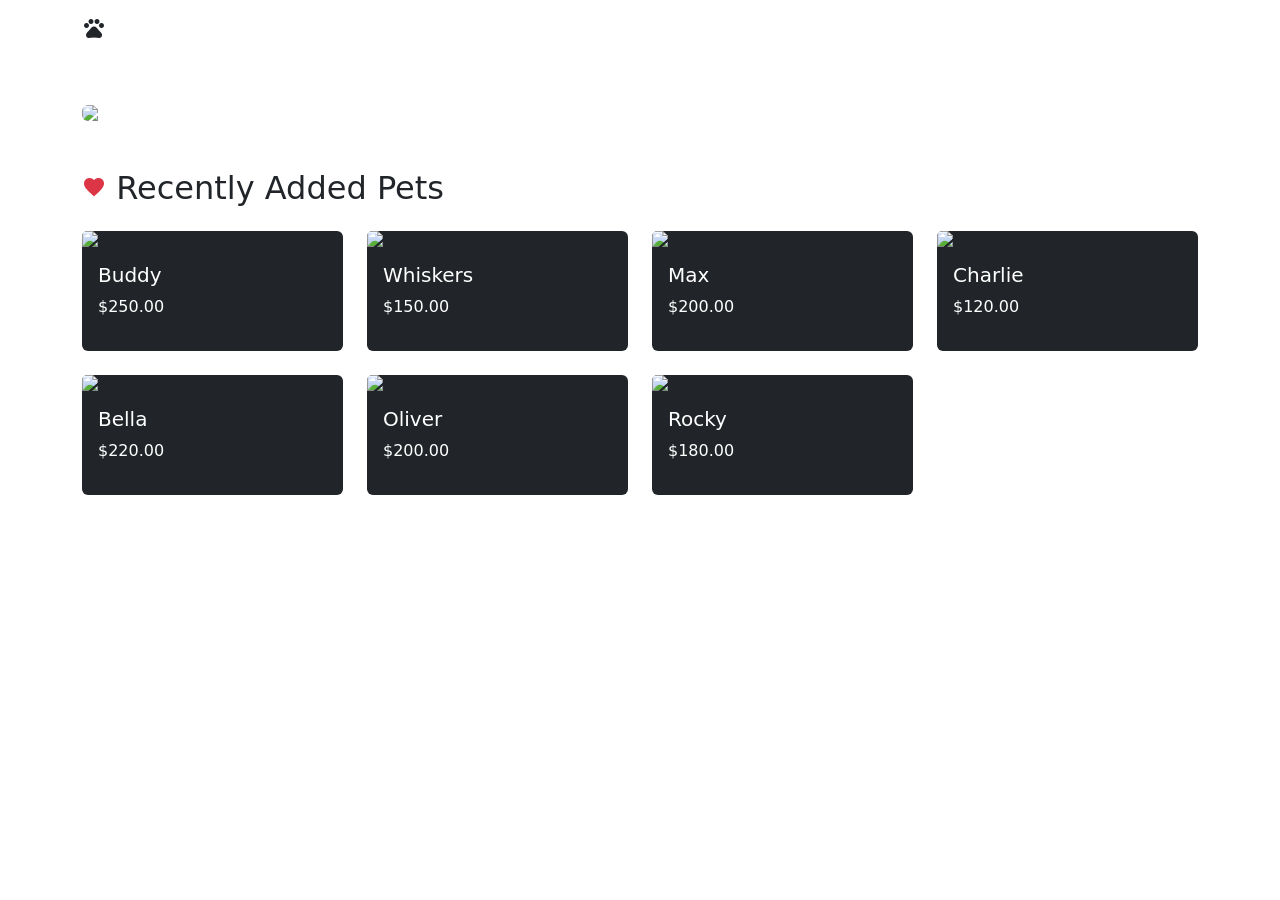
==== a1/index.html @ 0092ea5b "Add files via upload" ====
<!DOCTYPE html>
<html lang="en">
<head>
  <meta charset="UTF-8">
  <meta name="viewport" content="width=device-width, initial-scale=1.0">
  <title>PetConnect</title>

  <!-- Bootstrap -->
  <link href="https://cdn.jsdelivr.net/npm/bootstrap@5.3.0/dist/css/bootstrap.min.css" rel="stylesheet">

  <!-- Google Fonts -->
  <link href="https://fonts.googleapis.com/css2?family=Poppins:wght@400;600;700&family=Inter:wght@400;500;600&display=swap" rel="stylesheet">

  <!-- Material Icons -->
  <link href="https://fonts.googleapis.com/icon?family=Material+Icons" rel="stylesheet">

  <!-- Custom CSS -->
  <link rel="stylesheet" href="assets/css/styles.css">
</head>

<body>

<!-- HEADER -->
<header>
  <nav class="navbar navbar-expand-lg navbar-dark">
    <div class="container">

      <!-- Logo -->
      <span class="material-icons">pets</span>
      <a class="navbar-brand ms-2" href="index.html">PetConnect</a>

      <!-- Toggle Button (Mobile) -->
      <button class="navbar-toggler" type="button" data-bs-toggle="collapse" data-bs-target="#navbarNav">
        <span class="navbar-toggler-icon"></span>
      </button>

      <!-- Links -->
      <div class="collapse navbar-collapse justify-content-end" id="navbarNav">
        <ul class="navbar-nav">

          <li class="nav-item">
            <a class="nav-link" href="index.html">
              <span class="material-icons align-middle">home</span> Home
            </a>
          </li>

          <li class="nav-item">
            <a class="nav-link" href="pets.html">
              <span class="material-icons align-middle">list</span> Browse Pets
            </a>
          </li>

          <li class="nav-item">
            <a class="nav-link" href="gallery.html">
              <span class="material-icons align-middle">photo</span> Gallery
            </a>
          </li>

          <li class="nav-item">
            <a class="nav-link" href="add.html">
              <span class="material-icons align-middle">add_circle</span> Add Pet
            </a>
          </li>

        </ul>
      </div>

    </div>
  </nav>
</header>

<main class="container my-5">

  <!-- CAROUSEL -->
  <div id="petCarousel" class="carousel slide mb-5" data-bs-ride="carousel">
    <div class="carousel-inner">

      <div class="carousel-item active">
        <img src="assets/images/pets/dog1.jpg" class="d-block w-100 rounded">
        <div class="carousel-caption">
          <h3>Buddy</h3>
        </div>
      </div>

      <div class="carousel-item">
        <img src="assets/images/pets/cat1.jpg" class="d-block w-100 rounded">
        <div class="carousel-caption">
          <h3>Whiskers</h3>
        </div>
      </div>

      <div class="carousel-item">
        <img src="assets/images/pets/dog2.jpg" class="d-block w-100 rounded">
        <div class="carousel-caption">
          <h3>Max</h3>
        </div>
      </div>

      <div class="carousel-item">
        <img src="assets/images/pets/bird.jpg" class="d-block w-100 rounded">
        <div class="carousel-caption">
          <h3>Charlie</h3>
        </div>
      </div>

    </div>

    <!-- Controls -->
    <button class="carousel-control-prev" type="button" data-bs-target="#petCarousel" data-bs-slide="prev">
      <span class="carousel-control-prev-icon"></span>
    </button>

    <button class="carousel-control-next" type="button" data-bs-target="#petCarousel" data-bs-slide="next">
      <span class="carousel-control-next-icon"></span>
    </button>
  </div>

  <!-- SECTION TITLE -->
  <h2 class="mb-4">
    <span class="material-icons text-danger">favorite</span>
    Recently Added Pets
  </h2>

  <!-- CARDS -->
  <div class="row g-4">

    <div class="col-md-3">
      <div class="card bg-dark text-white border-0">
        <img src="assets/images/pets/dog1.jpg" class="card-img-top">
        <div class="card-body">
          <h5>Buddy</h5>
          <p>$250.00</p>
        </div>
      </div>
    </div>

    <div class="col-md-3">
      <div class="card bg-dark text-white border-0">
        <img src="assets/images/pets/cat1.jpg" class="card-img-top">
        <div class="card-body">
          <h5>Whiskers</h5>
          <p>$150.00</p>
        </div>
      </div>
    </div>

    <div class="col-md-3">
      <div class="card bg-dark text-white border-0">
        <img src="assets/images/pets/dog2.jpg" class="card-img-top">
        <div class="card-body">
          <h5>Max</h5>
          <p>$200.00</p>
        </div>
      </div>
    </div>

    <div class="col-md-3">
      <div class="card bg-dark text-white border-0">
        <img src="assets/images/pets/bird.jpg" class="card-img-top">
        <div class="card-body">
          <h5>Charlie</h5>
          <p>$120.00</p>
        </div>
      </div>
    </div>

    <!-- CARD 5 -->
<div class="col-md-3">
  <div class="card bg-dark text-white border-0">
    <img src="assets/images/pets/dog3.jpg" class="card-img-top">
    <div class="card-body">
      <h5>Bella</h5>
      <p>$220.00</p>
    </div>
  </div>
</div>

<!-- CARD 6 -->
<div class="col-md-3">
  <div class="card bg-dark text-white border-0">
    <img src="assets/images/pets/cat2.jpg" class="card-img-top">
    <div class="card-body">
      <h5>Oliver</h5>
      <p>$200.00</p>
    </div>
  </div>
</div>

<!-- CARD 7 -->
<div class="col-md-3">
  <div class="card bg-dark text-white border-0">
    <img src="assets/images/pets/dog4.jpg" class="card-img-top">
    <div class="card-body">
      <h5>Rocky</h5>
      <p>$180.00</p>
    </div>
  </div>
</div>
  </div>

</main>

<!-- FOOTER -->
<footer class="text-center text-white py-3">
  © 2026 s123456. Connecting pets with loving homes.
</footer>

<!-- Bootstrap JS -->
<script src="https://cdn.jsdelivr.net/npm/bootstrap@5.3.0/dist/js/bootstrap.bundle.min.js"></script>

<!-- Custom JS -->
<script src="assets/js/scripts.js"></script>

</body>
</html>
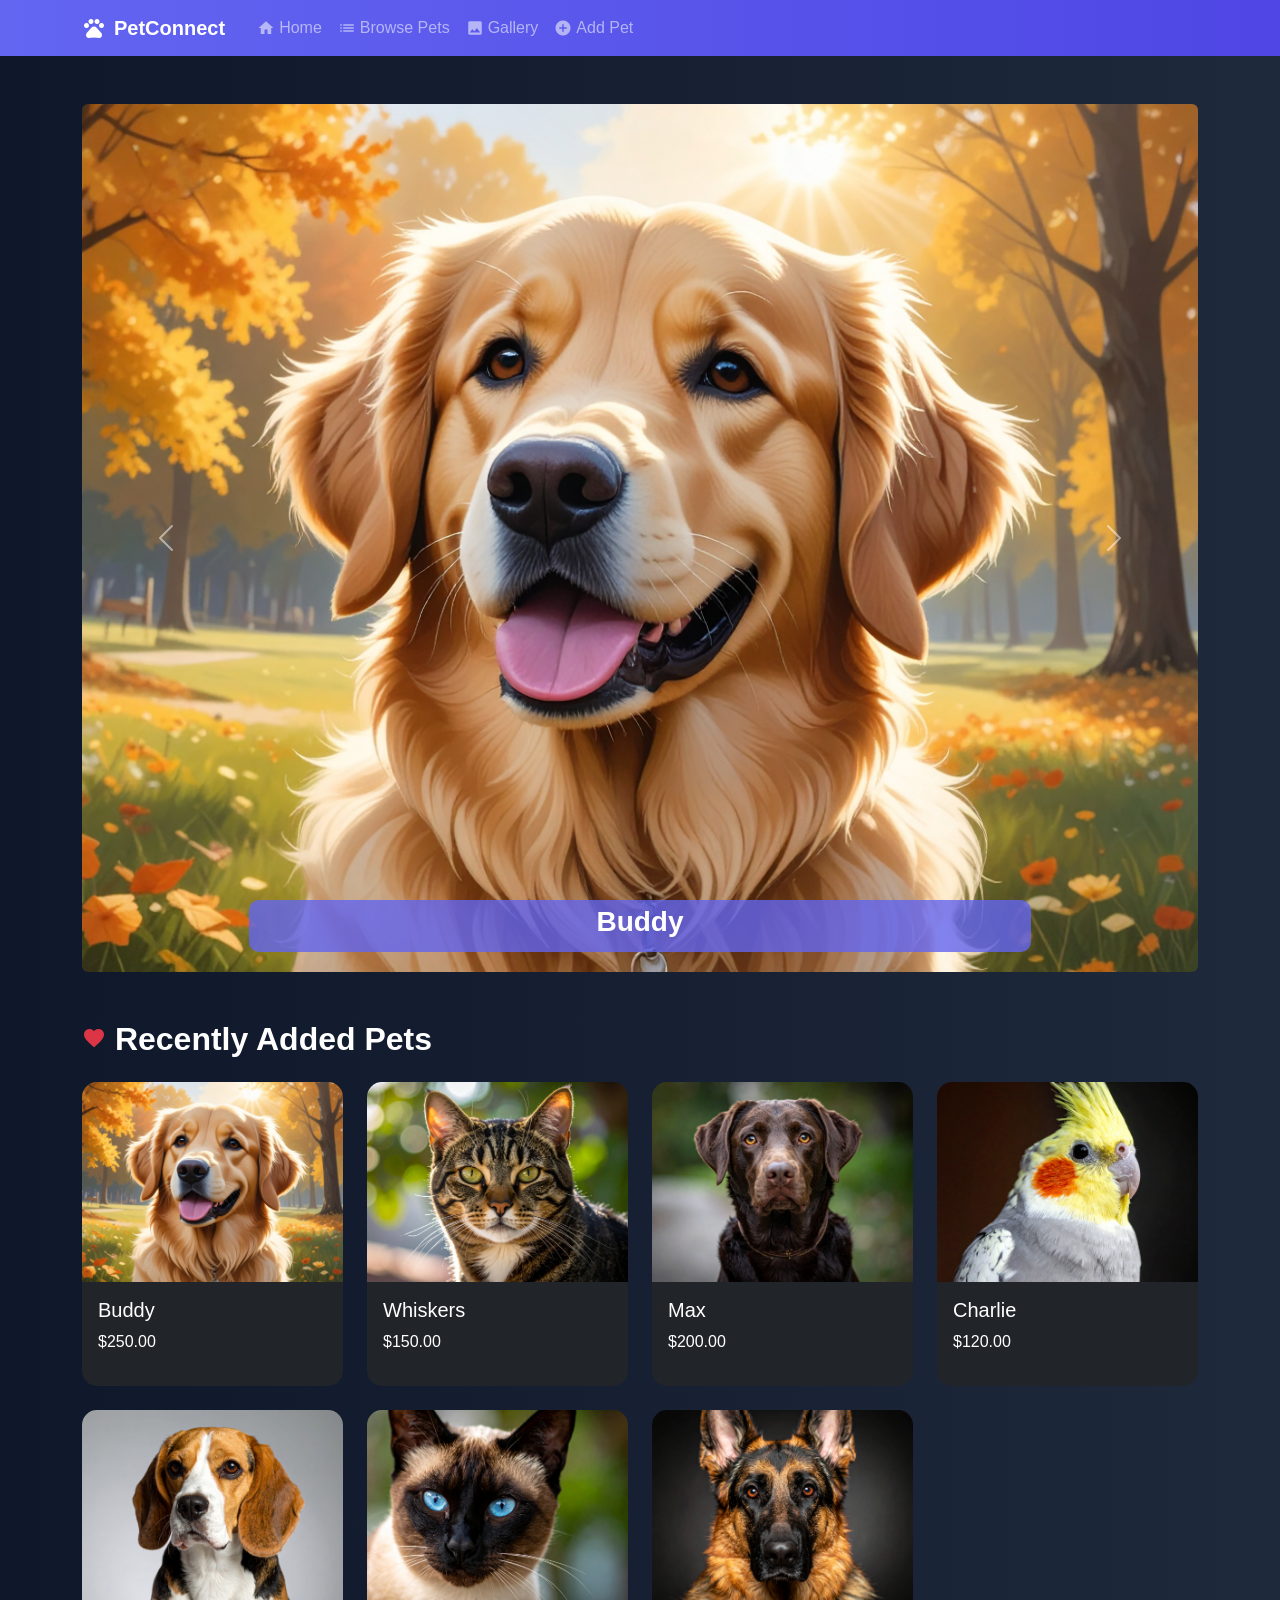
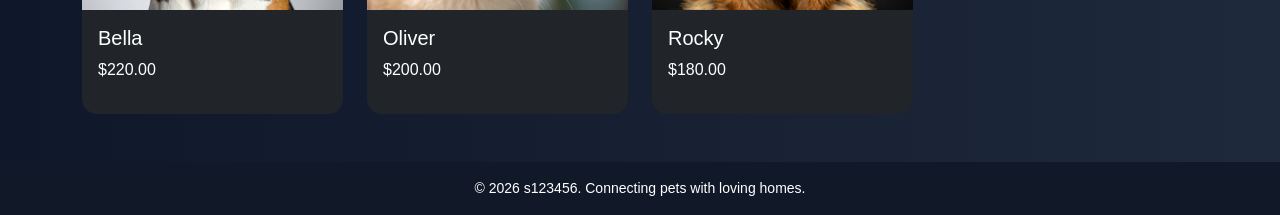
==== commit 6518736e: "Add files via upload" ====
--- a/a1/index.html
+++ b/a1/index.html
@@ -23,42 +23,48 @@
 <!-- HEADER -->
 <header>
   <nav class="navbar navbar-expand-lg navbar-dark">
-    <div class="container">
-
-      <!-- Logo -->
-      <span class="material-icons">pets</span>
-      <a class="navbar-brand ms-2" href="index.html">PetConnect</a>
-
-      <!-- Toggle Button (Mobile) -->
+    <div class="container d-flex align-items-center">
+
+      <!-- LOGO -->
+      <div class="d-flex align-items-center">
+        <span class="material-icons me-2">pets</span>
+        <a class="navbar-brand fw-semibold m-0" href="index.html">PetConnect</a>
+      </div>
+
+      <!-- TOGGLE -->
       <button class="navbar-toggler" type="button" data-bs-toggle="collapse" data-bs-target="#navbarNav">
         <span class="navbar-toggler-icon"></span>
       </button>
 
-      <!-- Links -->
-      <div class="collapse navbar-collapse justify-content-end" id="navbarNav">
-        <ul class="navbar-nav">
-
-          <li class="nav-item">
-            <a class="nav-link" href="index.html">
-              <span class="material-icons align-middle">home</span> Home
-            </a>
-          </li>
-
-          <li class="nav-item">
-            <a class="nav-link" href="pets.html">
-              <span class="material-icons align-middle">list</span> Browse Pets
-            </a>
-          </li>
-
-          <li class="nav-item">
-            <a class="nav-link" href="gallery.html">
-              <span class="material-icons align-middle">photo</span> Gallery
-            </a>
-          </li>
-
-          <li class="nav-item">
-            <a class="nav-link" href="add.html">
-              <span class="material-icons align-middle">add_circle</span> Add Pet
+      <!-- LINKS -->
+      <div class="collapse navbar-collapse" id="navbarNav">
+        <ul class="navbar-nav align-items-center ms-4">
+
+          <li class="nav-item">
+            <a class="nav-link d-flex align-items-center" href="index.html">
+              <span class="material-icons me-1" style="font-size:18px;">home</span>
+              Home
+            </a>
+          </li>
+
+          <li class="nav-item">
+            <a class="nav-link d-flex align-items-center" href="pets.html">
+              <span class="material-icons me-1" style="font-size:18px;">list</span>
+              Browse Pets
+            </a>
+          </li>
+
+          <li class="nav-item">
+            <a class="nav-link d-flex align-items-center" href="gallery.html">
+              <span class="material-icons me-1" style="font-size:18px;">photo</span>
+              Gallery
+            </a>
+          </li>
+
+          <li class="nav-item">
+            <a class="nav-link d-flex align-items-center" href="add.html">
+              <span class="material-icons me-1" style="font-size:18px;">add_circle</span>
+              Add Pet
             </a>
           </li>
 
--- a/a1/assets/css/styles.css
+++ b/a1/assets/css/styles.css
@@ -0,0 +1,76 @@
+/* Body */
+body {
+  font-family: 'Inter', sans-serif;
+  background: linear-gradient(to right, #0f172a, #1e293b);
+  color: white;
+}
+
+/* Headings */
+h1, h2, h3 {
+  font-family: 'Poppins', sans-serif;
+  font-weight: 600;
+}
+
+/* Navbar */
+.navbar {
+  background: linear-gradient(to right, #6366f1, #4f46e5);
+}
+
+/* Footer */
+footer {
+  background-color: #111827;
+  font-size: 14px;
+}
+.card {
+  border-radius: 15px;
+  overflow: hidden;
+}
+.card img {
+  height: 200px;
+  object-fit: cover;
+}
+.carousel-caption {
+  background: rgba(99, 102, 241, 0.8);
+  border-radius: 10px;
+  padding: 5px;
+}
+
+.gallery-img {
+  height: 180px;
+  object-fit: cover;
+  border-radius: 10px;
+}
+
+.card {
+  border-radius: 15px;
+}
+
+.badge {
+  margin-right: 5px;
+  font-size: 12px;
+}
+
+.modal-content {
+  border-radius: 15px;
+}
+
+.modal-header {
+  border-bottom: none;
+}
+
+.modal-body img {
+  max-height: 500px;
+  object-fit: cover;
+}
+
+.upload-box {
+  border: 2px dashed #6366f1;
+  border-radius: 10px;
+  background: rgba(99, 102, 241, 0.1);
+}
+
+.preview-img {
+  max-width: 200px;
+  border-radius: 10px;
+  border: 2px solid #ccc;
+}
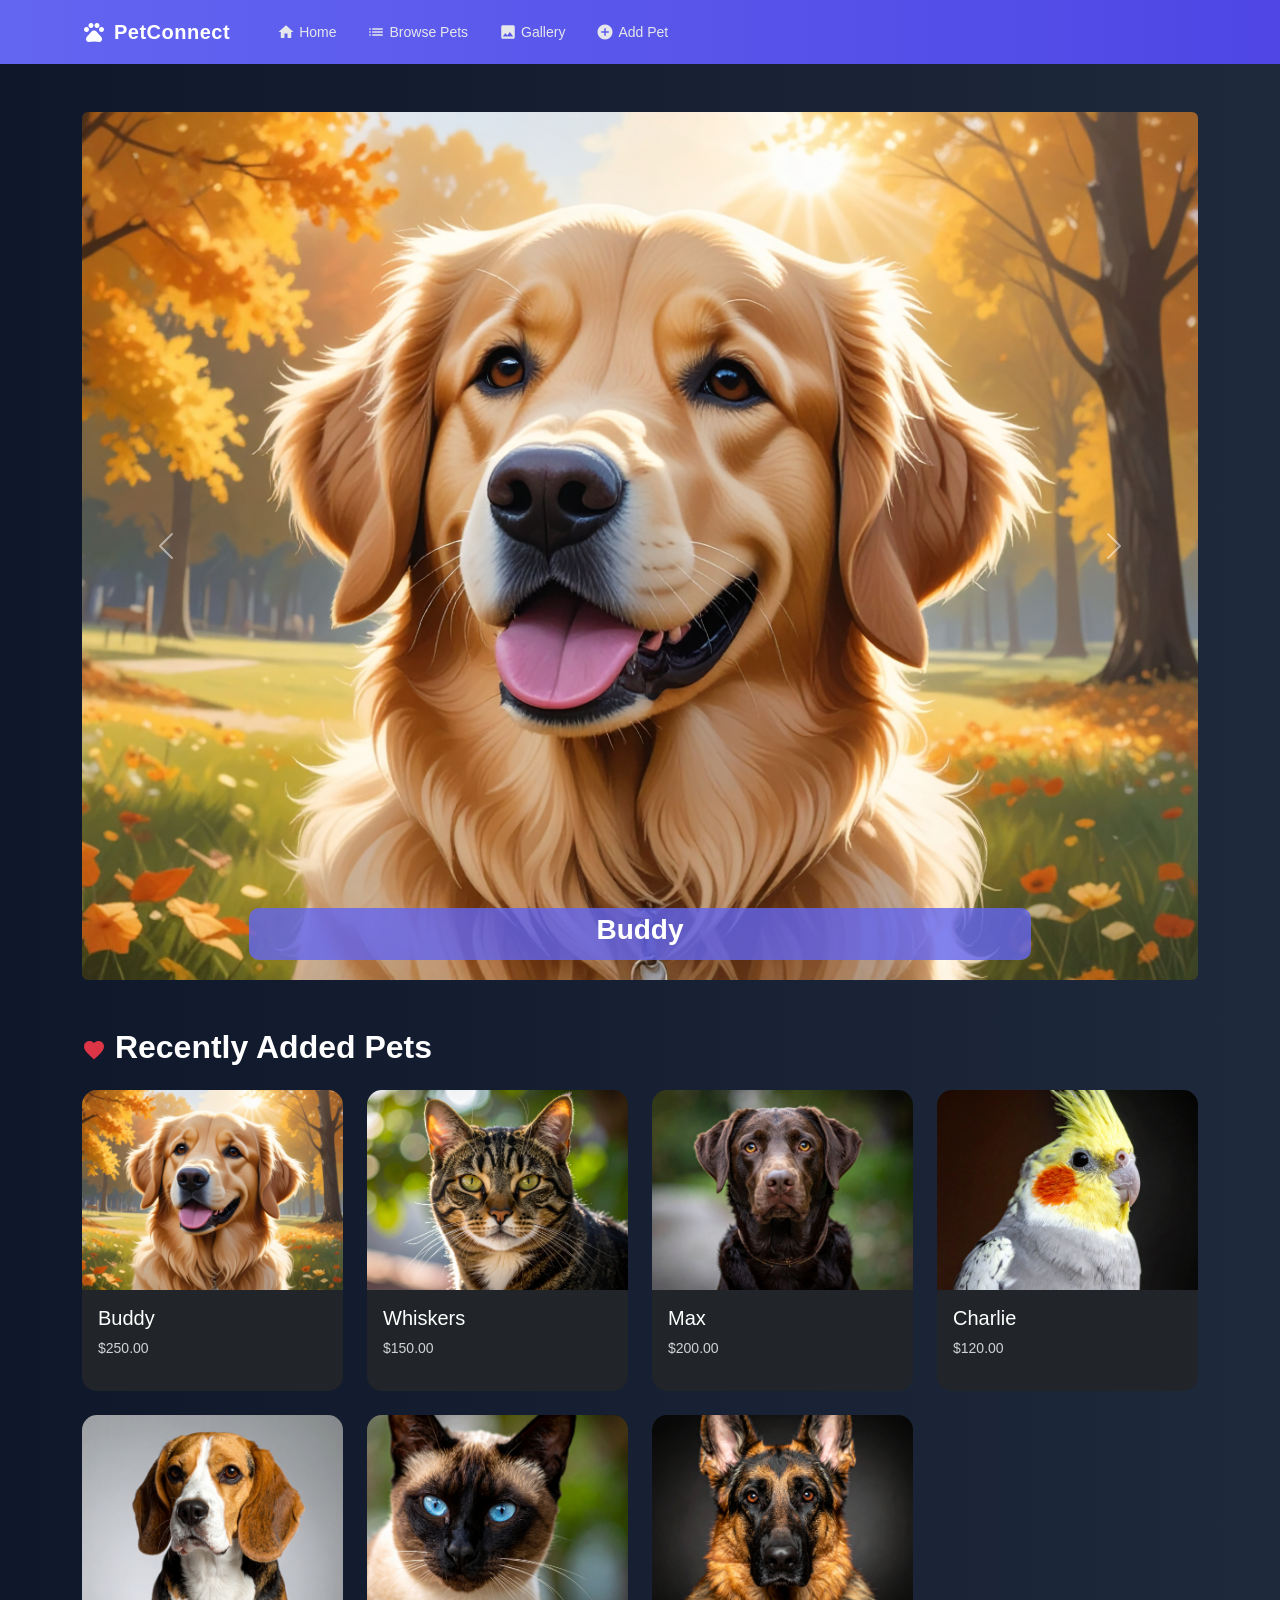
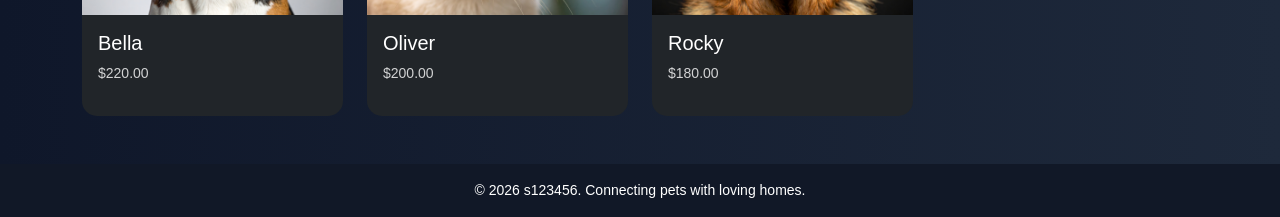
==== commit 48e43162: "Add files via upload" ====
--- a/a1/index.html
+++ b/a1/index.html
@@ -16,6 +16,7 @@
 
   <!-- Custom CSS -->
   <link rel="stylesheet" href="assets/css/styles.css">
+  <link rel="icon" type="image/png" href="assets/images/pets/favicon.ico">
 </head>
 
 <body>
--- a/a1/assets/css/styles.css
+++ b/a1/assets/css/styles.css
@@ -14,6 +14,27 @@
 /* Navbar */
 .navbar {
   background: linear-gradient(to right, #6366f1, #4f46e5);
+  padding: 12px 0;
+}
+
+.navbar-brand {
+  font-size: 20px;
+  letter-spacing: 0.5px;
+}
+
+.nav-link {
+  font-size: 14px;
+  margin-left: 15px;
+  color: #e5e7eb !important;
+}
+
+.nav-link:hover {
+  background-color: #ff28ac !important;
+  border-radius: 5px;
+}
+
+.material-icons {
+  vertical-align: middle;
 }
 
 /* Footer */
@@ -33,6 +54,76 @@
   background: rgba(99, 102, 241, 0.8);
   border-radius: 10px;
   padding: 5px;
+}
+
+/* GALLERY TITLE */
+.gallery-title {
+  font-size: 32px;
+  font-weight: 1000;
+  background: linear-gradient(to right, #a78bfa, #ec4899);
+  -webkit-background-clip: text;
+  -webkit-text-fill-color: transparent;
+}
+
+/* FILTER */
+.custom-filter {
+  background-color: white;
+  border: none;
+  color: black;
+  font-size: 14px;
+  padding: 5px 10px;
+  border-radius: 8px;
+}
+
+/* CARD STYLE */
+.custom-card {
+  background: #0f172a;
+  border-radius: 18px;
+  overflow: hidden;
+  padding: 0;
+}
+
+/* IMAGE */
+.custom-card img {
+  height: 180px;
+  object-fit: cover;
+}
+
+/* CARD BODY */
+.custom-card .card-body {
+  background: #0b1220;
+  padding: 15px;
+}
+
+/* BADGES */
+.badge.bg-primary {
+  background: linear-gradient(to right, #8b5cf6, #6366f1) !important;
+  border-radius: 20px;
+  padding: 5px 10px;
+}
+
+.badge.bg-success,
+.badge.bg-warning {
+  background: linear-gradient(to right, #ec4899, #f43f5e) !important;
+  border-radius: 20px;
+  padding: 5px 10px;
+  color: white !important;
+}
+
+/* PRICE */
+.card-body p {
+  font-size: 14px;
+  opacity: 0.8;
+}
+/* Card Hover Effect */
+.card {
+  transition: all 0.3s ease;
+  cursor: pointer;
+}
+
+.card:hover {
+  transform: translateY(-10px);
+  box-shadow: 0 10px 25px rgba(0, 0, 0, 0.5);
 }
 
 .gallery-img {
